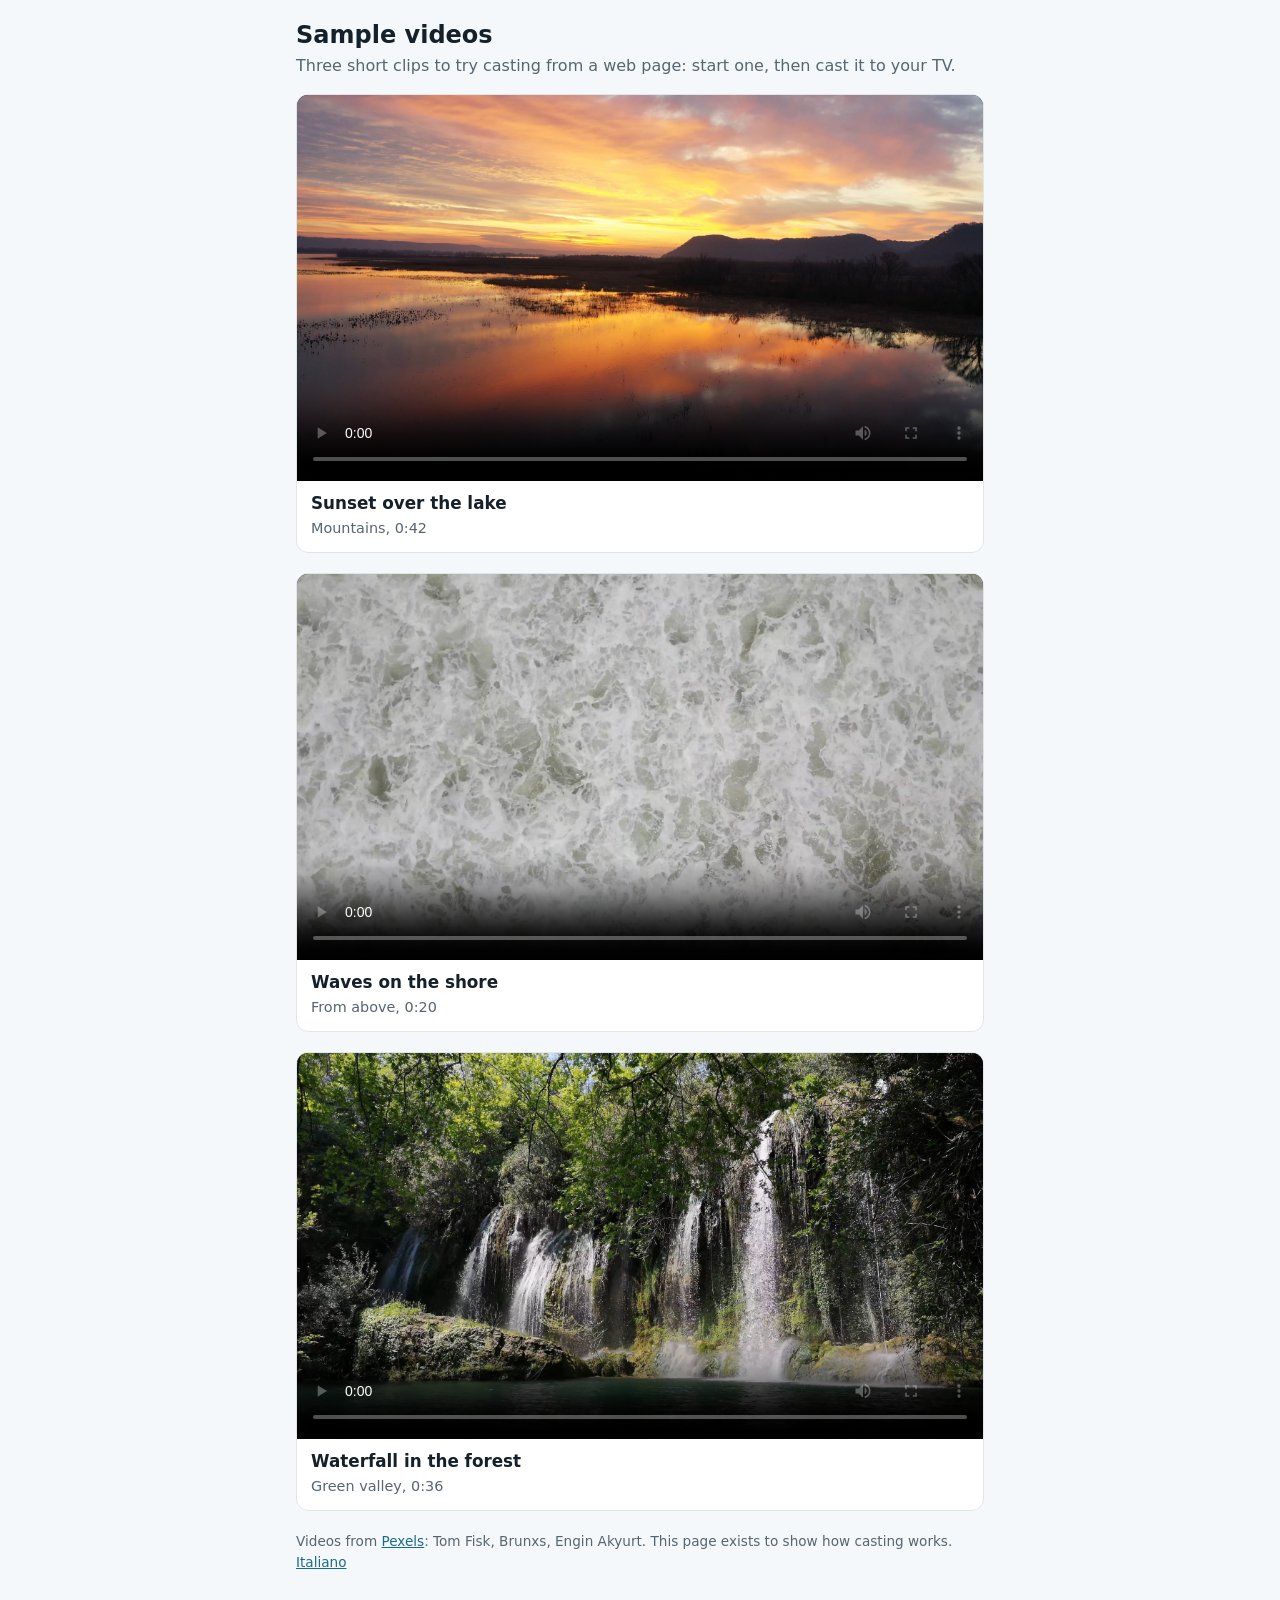
==== index.html @ cbf60f3e "feat: pagina demo di Beamcast, tre video Pexels in inglese e in italiano La pagina da cui si trasmet" ====
<!DOCTYPE html>
<!--
  Pagina demo di Beamcast, inglese (issue #440). La gemella italiana è it/index.html.

  Serve agli screenshot della scheda Play (n. 2: il browser su una pagina nostra, video avviato,
  pannello dei media aperto) e ai video della #441. Si pubblica su GitHub Pages da un repository
  pubblico: come, e con quali file, lo dice README.md accanto a questa pagina.

  Il browser di Beamcast rileva i <video> della pagina (DomSniffing.kt): il titolo che l'app mostra
  in «Media rilevati», in «In onda» e nelle liste è l'attributo title del video, e la copertina è il
  suo poster. Per questo ogni video ha title e poster, e il title è scritto per chi lo legge sulla TV.

  Nessun sito di terzi, nessun servizio della blocklist, nessun catalogo: tre video con licenza
  Pexels (uso commerciale, nessuna attribuzione obbligatoria), scelti senza persone né marchi.
  Il credito in fondo non è richiesto dalla licenza: dice da dove vengono.
-->
<html lang="en">
<head>
  <meta charset="utf-8">
  <meta name="viewport" content="width=device-width, initial-scale=1">
  <meta name="robots" content="noindex">
  <title>Sample videos</title>
  <style>
    :root {
      color-scheme: light;
      --ink: #14212a;
      --muted: #56656f;
      --line: #dfe6ea;
      --accent: #1a6b8a;
      --page: #f5f8fa;
    }
    * { box-sizing: border-box; }
    body {
      margin: 0;
      background: var(--page);
      color: var(--ink);
      font: 16px/1.5 system-ui, -apple-system, "Segoe UI", Roboto, sans-serif;
    }
    header, main, footer { max-width: 720px; margin: 0 auto; padding: 0 16px; }
    header { padding-top: 20px; }
    h1 { font-size: 1.5rem; line-height: 1.25; margin: 0 0 4px; }
    header p { margin: 0 0 16px; color: var(--muted); }
    figure {
      margin: 0 0 20px;
      background: #fff;
      border: 1px solid var(--line);
      border-radius: 12px;
      overflow: hidden;
    }
    video { display: block; width: 100%; aspect-ratio: 16 / 9; background: #0e1519; }
    figcaption { padding: 10px 14px 12px; }
    figcaption strong { display: block; font-size: 1.05rem; }
    figcaption span { color: var(--muted); font-size: 0.9rem; }
    footer { padding-bottom: 28px; color: var(--muted); font-size: 0.85rem; }
    footer a { color: var(--accent); }
  </style>
</head>
<body>
  <header>
    <h1>Sample videos</h1>
    <p>Three short clips to try casting from a web page: start one, then cast it to your TV.</p>
  </header>
  <main>
    <figure>
      <video controls playsinline preload="metadata" title="Sunset over the lake"
             poster="media/sunset-lake.jpg" src="media/sunset-lake.mp4"></video>
      <figcaption><strong>Sunset over the lake</strong><span>Mountains, 0:42</span></figcaption>
    </figure>
    <figure>
      <video controls playsinline preload="metadata" title="Waves on the shore"
             poster="media/waves-shore.jpg" src="media/waves-shore.mp4"></video>
      <figcaption><strong>Waves on the shore</strong><span>From above, 0:20</span></figcaption>
    </figure>
    <figure>
      <video controls playsinline preload="metadata" title="Waterfall in the forest"
             poster="media/forest-waterfall.jpg" src="media/forest-waterfall.mp4"></video>
      <figcaption><strong>Waterfall in the forest</strong><span>Green valley, 0:36</span></figcaption>
    </figure>
  </main>
  <footer>
    <p>Videos from <a href="https://www.pexels.com/license/">Pexels</a>: Tom Fisk, Brunxs, Engin Akyurt.
      This page exists to show how casting works. <a href="it/">Italiano</a></p>
  </footer>
</body>
</html>
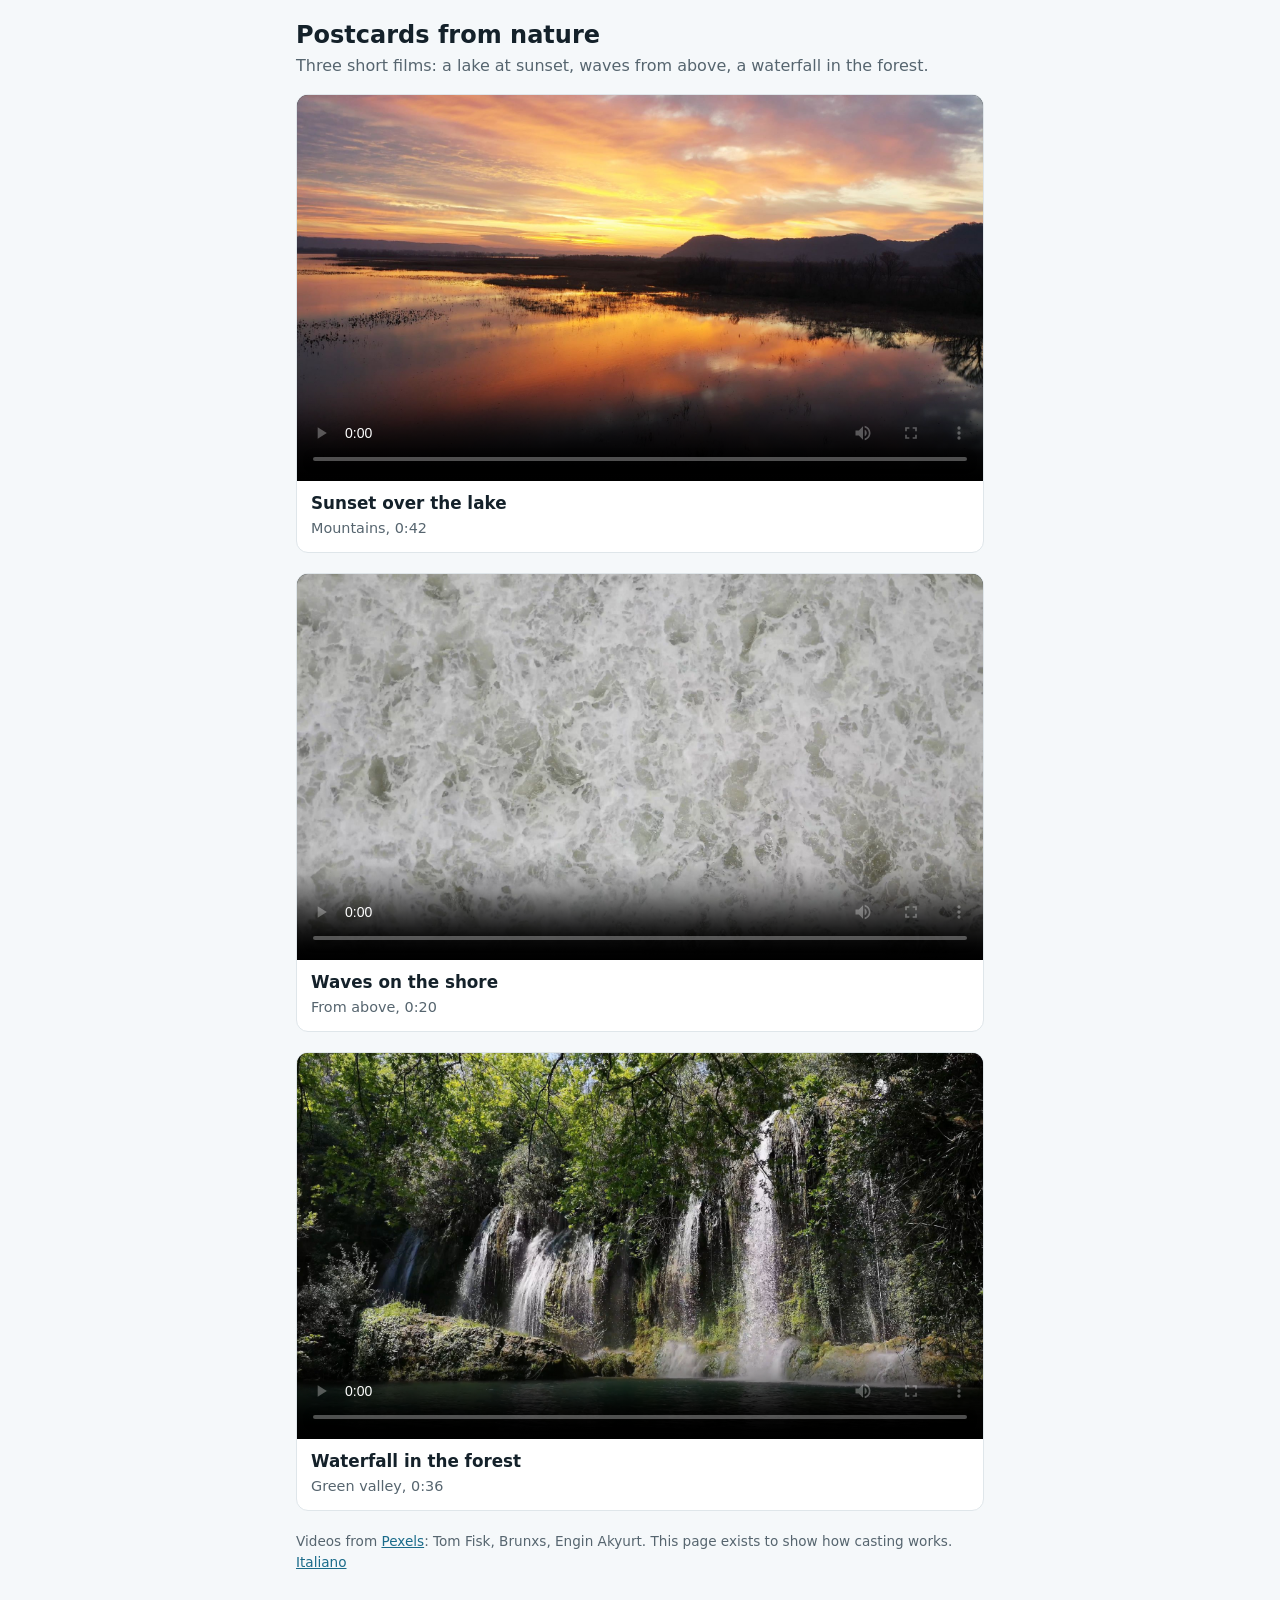
==== commit ed41c2a7: "Titolo: Postcards from nature" ====
--- a/index.html
+++ b/index.html
@@ -1,85 +1,89 @@
-<!DOCTYPE html>
-<!--
-  Pagina demo di Beamcast, inglese (issue #440). La gemella italiana è it/index.html.
-
-  Serve agli screenshot della scheda Play (n. 2: il browser su una pagina nostra, video avviato,
-  pannello dei media aperto) e ai video della #441. Si pubblica su GitHub Pages da un repository
-  pubblico: come, e con quali file, lo dice README.md accanto a questa pagina.
-
-  Il browser di Beamcast rileva i <video> della pagina (DomSniffing.kt): il titolo che l'app mostra
-  in «Media rilevati», in «In onda» e nelle liste è l'attributo title del video, e la copertina è il
-  suo poster. Per questo ogni video ha title e poster, e il title è scritto per chi lo legge sulla TV.
-
-  Nessun sito di terzi, nessun servizio della blocklist, nessun catalogo: tre video con licenza
-  Pexels (uso commerciale, nessuna attribuzione obbligatoria), scelti senza persone né marchi.
-  Il credito in fondo non è richiesto dalla licenza: dice da dove vengono.
--->
-<html lang="en">
-<head>
-  <meta charset="utf-8">
-  <meta name="viewport" content="width=device-width, initial-scale=1">
-  <meta name="robots" content="noindex">
-  <title>Sample videos</title>
-  <style>
-    :root {
-      color-scheme: light;
-      --ink: #14212a;
-      --muted: #56656f;
-      --line: #dfe6ea;
-      --accent: #1a6b8a;
-      --page: #f5f8fa;
-    }
-    * { box-sizing: border-box; }
-    body {
-      margin: 0;
-      background: var(--page);
-      color: var(--ink);
-      font: 16px/1.5 system-ui, -apple-system, "Segoe UI", Roboto, sans-serif;
-    }
-    header, main, footer { max-width: 720px; margin: 0 auto; padding: 0 16px; }
-    header { padding-top: 20px; }
-    h1 { font-size: 1.5rem; line-height: 1.25; margin: 0 0 4px; }
-    header p { margin: 0 0 16px; color: var(--muted); }
-    figure {
-      margin: 0 0 20px;
-      background: #fff;
-      border: 1px solid var(--line);
-      border-radius: 12px;
-      overflow: hidden;
-    }
-    video { display: block; width: 100%; aspect-ratio: 16 / 9; background: #0e1519; }
-    figcaption { padding: 10px 14px 12px; }
-    figcaption strong { display: block; font-size: 1.05rem; }
-    figcaption span { color: var(--muted); font-size: 0.9rem; }
-    footer { padding-bottom: 28px; color: var(--muted); font-size: 0.85rem; }
-    footer a { color: var(--accent); }
-  </style>
-</head>
-<body>
-  <header>
-    <h1>Sample videos</h1>
-    <p>Three short clips to try casting from a web page: start one, then cast it to your TV.</p>
-  </header>
-  <main>
-    <figure>
-      <video controls playsinline preload="metadata" title="Sunset over the lake"
-             poster="media/sunset-lake.jpg" src="media/sunset-lake.mp4"></video>
-      <figcaption><strong>Sunset over the lake</strong><span>Mountains, 0:42</span></figcaption>
-    </figure>
-    <figure>
-      <video controls playsinline preload="metadata" title="Waves on the shore"
-             poster="media/waves-shore.jpg" src="media/waves-shore.mp4"></video>
-      <figcaption><strong>Waves on the shore</strong><span>From above, 0:20</span></figcaption>
-    </figure>
-    <figure>
-      <video controls playsinline preload="metadata" title="Waterfall in the forest"
-             poster="media/forest-waterfall.jpg" src="media/forest-waterfall.mp4"></video>
-      <figcaption><strong>Waterfall in the forest</strong><span>Green valley, 0:36</span></figcaption>
-    </figure>
-  </main>
-  <footer>
-    <p>Videos from <a href="https://www.pexels.com/license/">Pexels</a>: Tom Fisk, Brunxs, Engin Akyurt.
-      This page exists to show how casting works. <a href="it/">Italiano</a></p>
-  </footer>
-</body>
-</html>
+<!DOCTYPE html>
+<!--
+  Pagina demo di Beamcast, inglese (issue #440). La gemella italiana è it/index.html.
+
+  Serve agli screenshot della scheda Play (n. 2: il browser su una pagina nostra, video avviato,
+  pannello dei media aperto) e ai video della #441. Si pubblica su GitHub Pages da un repository
+  pubblico: come, e con quali file, lo dice README.md accanto a questa pagina.
+
+  Il browser di Beamcast rileva i <video> della pagina (DomSniffing.kt): il titolo che l'app mostra
+  in «Media rilevati», in «In onda» e nelle liste è l'attributo title del video, e la copertina è il
+  suo poster. Per questo ogni video ha title e poster, e il title è scritto per chi lo legge sulla TV.
+
+  Il titolo della pagina e la riga sotto finiscono nello scatto n. 2 e nel video: sono quelli di una
+  pagina vera, non di una pagina di prova. «Sample videos», con la riga che spiegava la prova, nel
+  video sembrava una dimenticanza (proprietario, 01/10, #441).
+
+  Nessun sito di terzi, nessun servizio della blocklist, nessun catalogo: tre video con licenza
+  Pexels (uso commerciale, nessuna attribuzione obbligatoria), scelti senza persone né marchi.
+  Il credito in fondo non è richiesto dalla licenza: dice da dove vengono.
+-->
+<html lang="en">
+<head>
+  <meta charset="utf-8">
+  <meta name="viewport" content="width=device-width, initial-scale=1">
+  <meta name="robots" content="noindex">
+  <title>Postcards from nature</title>
+  <style>
+    :root {
+      color-scheme: light;
+      --ink: #14212a;
+      --muted: #56656f;
+      --line: #dfe6ea;
+      --accent: #1a6b8a;
+      --page: #f5f8fa;
+    }
+    * { box-sizing: border-box; }
+    body {
+      margin: 0;
+      background: var(--page);
+      color: var(--ink);
+      font: 16px/1.5 system-ui, -apple-system, "Segoe UI", Roboto, sans-serif;
+    }
+    header, main, footer { max-width: 720px; margin: 0 auto; padding: 0 16px; }
+    header { padding-top: 20px; }
+    h1 { font-size: 1.5rem; line-height: 1.25; margin: 0 0 4px; }
+    header p { margin: 0 0 16px; color: var(--muted); }
+    figure {
+      margin: 0 0 20px;
+      background: #fff;
+      border: 1px solid var(--line);
+      border-radius: 12px;
+      overflow: hidden;
+    }
+    video { display: block; width: 100%; aspect-ratio: 16 / 9; background: #0e1519; }
+    figcaption { padding: 10px 14px 12px; }
+    figcaption strong { display: block; font-size: 1.05rem; }
+    figcaption span { color: var(--muted); font-size: 0.9rem; }
+    footer { padding-bottom: 28px; color: var(--muted); font-size: 0.85rem; }
+    footer a { color: var(--accent); }
+  </style>
+</head>
+<body>
+  <header>
+    <h1>Postcards from nature</h1>
+    <p>Three short films: a lake at sunset, waves from above, a waterfall in the forest.</p>
+  </header>
+  <main>
+    <figure>
+      <video controls playsinline preload="metadata" title="Sunset over the lake"
+             poster="media/sunset-lake.jpg" src="media/sunset-lake.mp4"></video>
+      <figcaption><strong>Sunset over the lake</strong><span>Mountains, 0:42</span></figcaption>
+    </figure>
+    <figure>
+      <video controls playsinline preload="metadata" title="Waves on the shore"
+             poster="media/waves-shore.jpg" src="media/waves-shore.mp4"></video>
+      <figcaption><strong>Waves on the shore</strong><span>From above, 0:20</span></figcaption>
+    </figure>
+    <figure>
+      <video controls playsinline preload="metadata" title="Waterfall in the forest"
+             poster="media/forest-waterfall.jpg" src="media/forest-waterfall.mp4"></video>
+      <figcaption><strong>Waterfall in the forest</strong><span>Green valley, 0:36</span></figcaption>
+    </figure>
+  </main>
+  <footer>
+    <p>Videos from <a href="https://www.pexels.com/license/">Pexels</a>: Tom Fisk, Brunxs, Engin Akyurt.
+      This page exists to show how casting works. <a href="it/">Italiano</a></p>
+  </footer>
+</body>
+</html>
